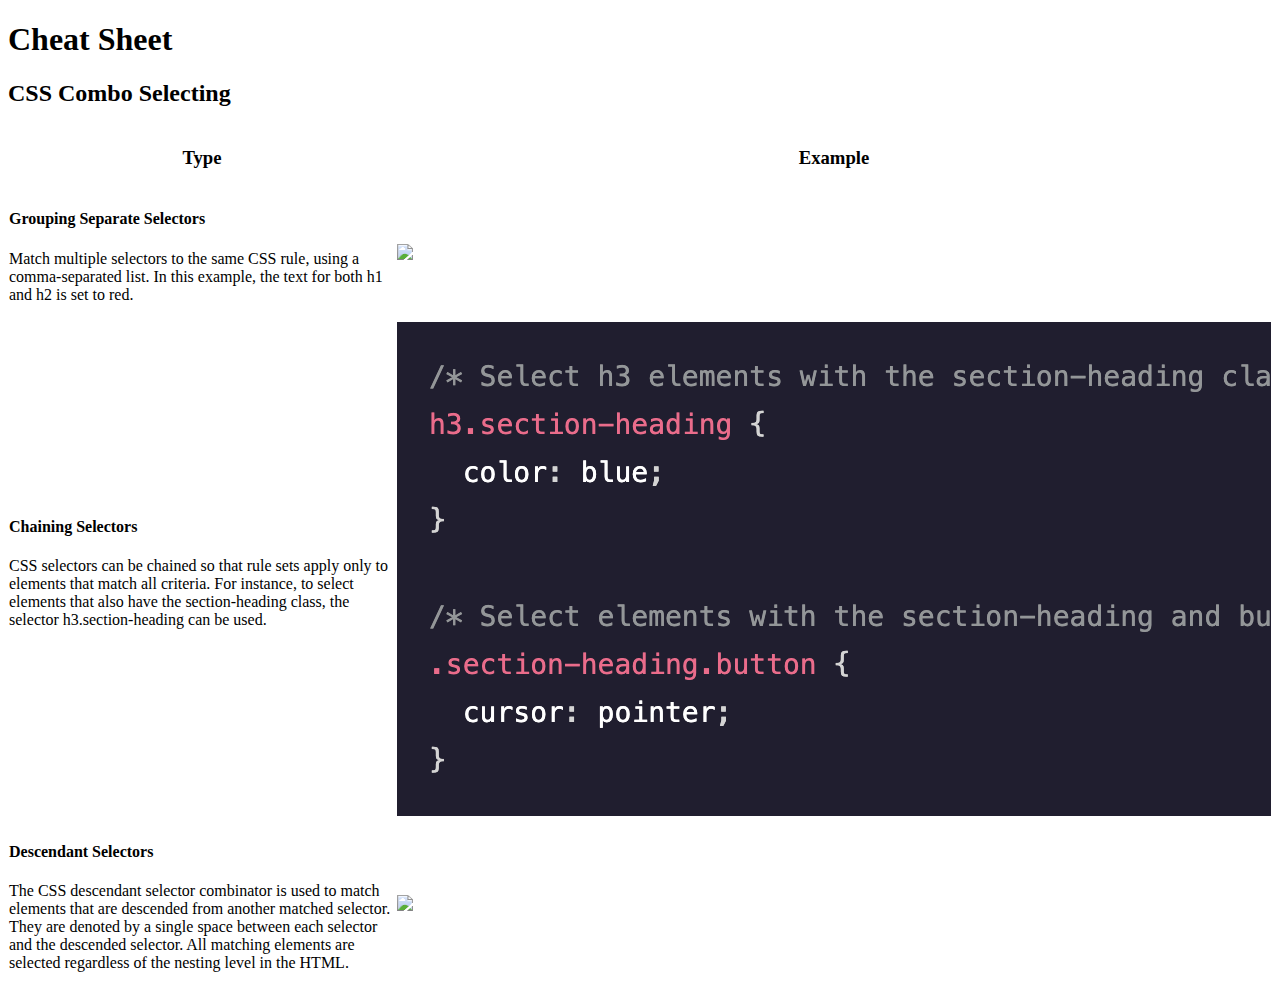
==== cheatsheet/index.html @ d0366ae5 "Cheatsheet upload" ====
<!DOCTYPE html>
<html lang="en">
<head>
    <meta charset="UTF-8">
    <meta name="viewport" content="width=device-width, initial-scale=1.0">
    <title>Cheat Sheet</title>
    <link rel="stylesheet" href="https://drewcolby.github.io/index.css">
    <link rel="preconnect" href="https://fonts.googleapis.com">
<link rel="preconnect" href="https://fonts.gstatic.com" crossorigin>
<link href="https://fonts.googleapis.com/css2?family=IBM+Plex+Mono:ital,wght@0,100;0,200;0,300;0,400;0,500;0,600;0,700;1,100;1,200;1,300;1,400;1,500;1,600;1,700&family=Inter:wght@100..900&display=swap" rel="stylesheet">
</head>
<body>
    <!--Header-->
    <h1>Cheat Sheet</h1>

    <div class="Section-Container">
        <h2>CSS Combo Selecting</h2>
    <!--Table-->
    <table cellspacing="0">
        <thead>
            <tr>
                <th><h3 id="Type">Type</h3></th>
                <th><h3 id="Example">Example</h3></th>
            </tr>
        </thead>
        <tbody>
            <tr>
                <td class="Text">
                    <h4>Grouping Separate Selectors</h4>
                    <p>Match multiple selectors to the same CSS rule, using a comma-separated list. In this example, the text for both <span class="Code">h1</span> and <span class="Code">h2</span> is set to red.</p>
                </td>
                <td>
                   <img class="Example-Image" src="/images/Grouping-Seperate-Selectors.png">
                </td>
            </tr>
            <tr>
                <td class="Text">
                    <h4>Chaining Selectors</h4>
                    <p>CSS selectors can be chained so that rule sets apply only to elements that match all criteria. For instance, to select elements that also have the section-heading class, the selector <span class="Code">h3.section-heading</span> can be used.</p>
                </td>
                <td>
                    <img class="Example-Image" src="images/Chaining-Selectors.png">
                </td>
            </tr>
            <tr>
                <td class="Text">
                    <h4>Descendant Selectors</h4>
                    <p>The CSS descendant selector combinator is used to match elements that are descended from another matched selector. They are denoted by a single space between each selector and the descended selector. All matching elements are selected regardless of the nesting level in the HTML.</p>
                </td>
                <td>
                    <img class="Example-Image" src="/images/Descendant-Selectors.png">
                </td>
            </tr>
        </tbody>
    </table>
    </div>
</body>
</html>
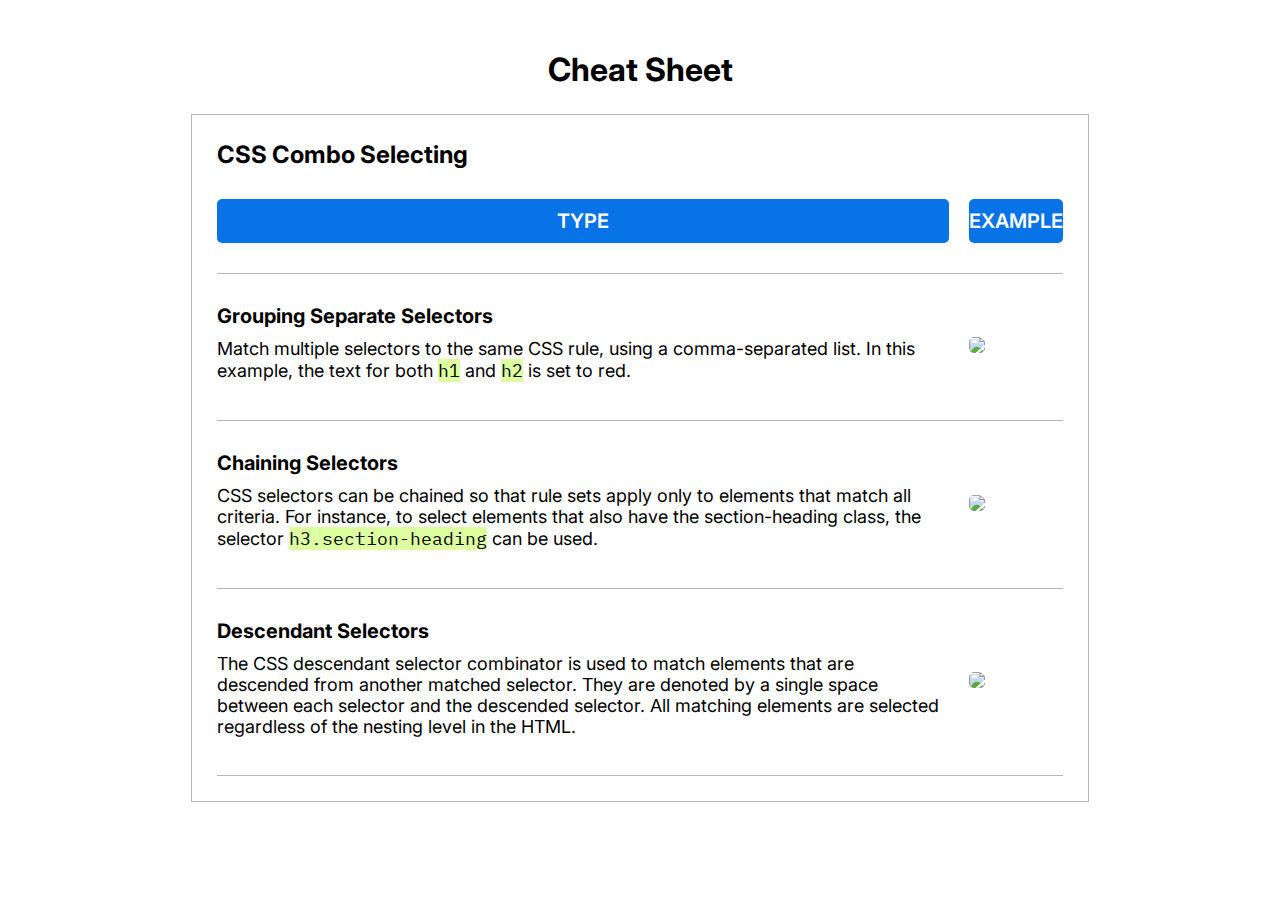
==== commit d59cf88d: "Update links" ====
--- a/cheatsheet/index.html
+++ b/cheatsheet/index.html
@@ -4,7 +4,7 @@
     <meta charset="UTF-8">
     <meta name="viewport" content="width=device-width, initial-scale=1.0">
     <title>Cheat Sheet</title>
-    <link rel="stylesheet" href="https://drewcolby.github.io/index.css">
+    <link rel="stylesheet" href="https://drewcolby.github.io/cheatsheet/index.css">
     <link rel="preconnect" href="https://fonts.googleapis.com">
 <link rel="preconnect" href="https://fonts.gstatic.com" crossorigin>
 <link href="https://fonts.googleapis.com/css2?family=IBM+Plex+Mono:ital,wght@0,100;0,200;0,300;0,400;0,500;0,600;0,700;1,100;1,200;1,300;1,400;1,500;1,600;1,700&family=Inter:wght@100..900&display=swap" rel="stylesheet">
@@ -30,7 +30,7 @@
                     <p>Match multiple selectors to the same CSS rule, using a comma-separated list. In this example, the text for both <span class="Code">h1</span> and <span class="Code">h2</span> is set to red.</p>
                 </td>
                 <td>
-                   <img class="Example-Image" src="/images/Grouping-Seperate-Selectors.png">
+                   <img class="Example-Image" src="cheatsheet/images/Grouping-Seperate-Selectors.png">
                 </td>
             </tr>
             <tr>
@@ -39,7 +39,7 @@
                     <p>CSS selectors can be chained so that rule sets apply only to elements that match all criteria. For instance, to select elements that also have the section-heading class, the selector <span class="Code">h3.section-heading</span> can be used.</p>
                 </td>
                 <td>
-                    <img class="Example-Image" src="images/Chaining-Selectors.png">
+                    <img class="Example-Image" src="cheatsheet/images/Chaining-Selectors.png">
                 </td>
             </tr>
             <tr>
@@ -48,7 +48,7 @@
                     <p>The CSS descendant selector combinator is used to match elements that are descended from another matched selector. They are denoted by a single space between each selector and the descended selector. All matching elements are selected regardless of the nesting level in the HTML.</p>
                 </td>
                 <td>
-                    <img class="Example-Image" src="/images/Descendant-Selectors.png">
+                    <img class="Example-Image" src="cheatsheet/images/Descendant-Selectors.png">
                 </td>
             </tr>
         </tbody>
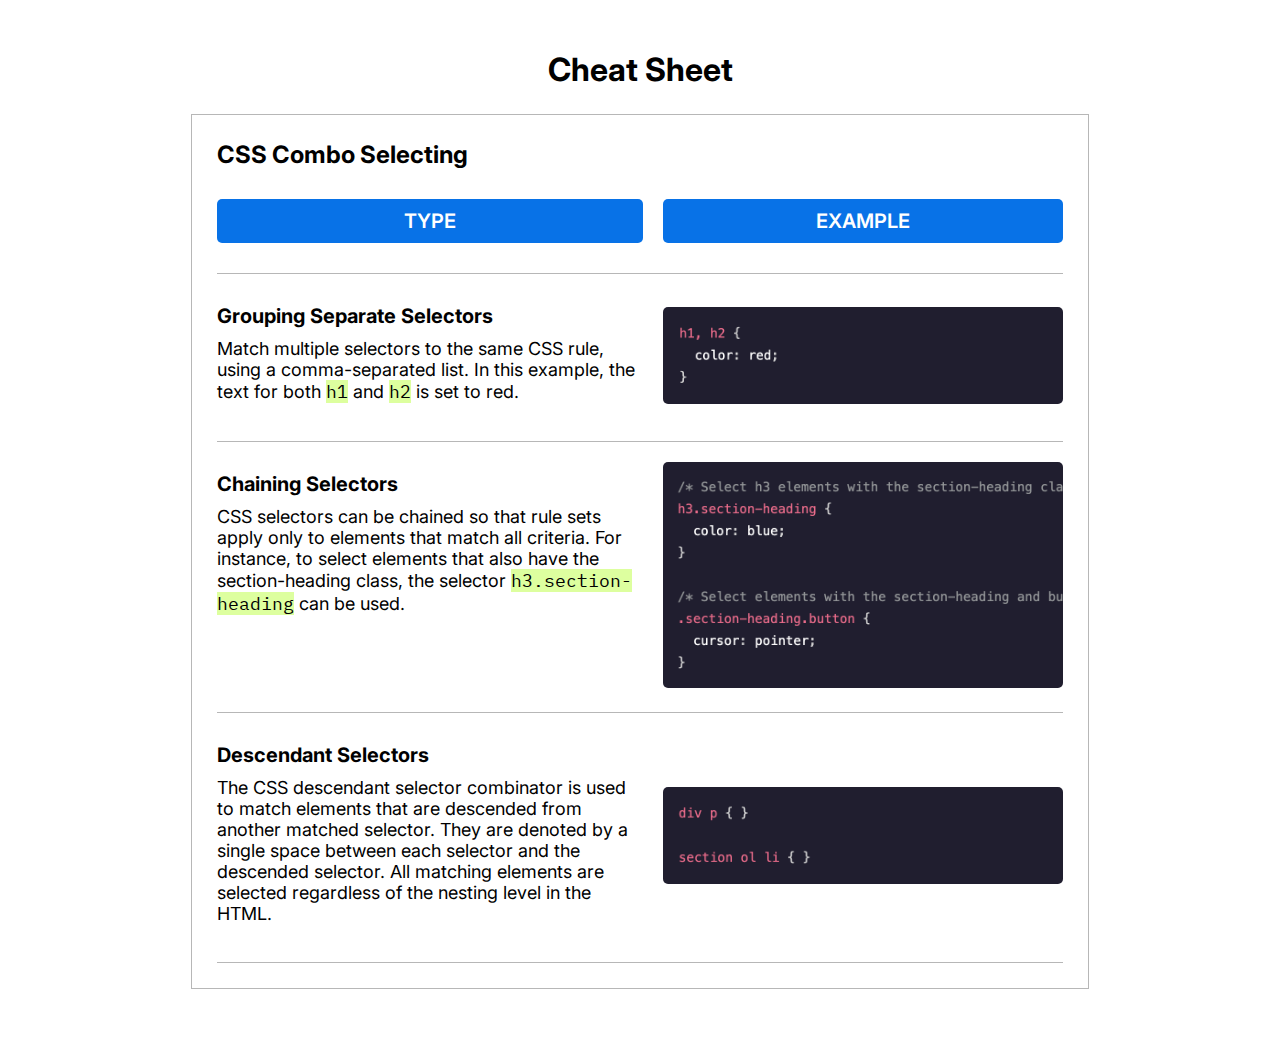
==== commit 8de3f3b4: "Update image links" ====
--- a/cheatsheet/index.html
+++ b/cheatsheet/index.html
@@ -30,7 +30,7 @@
                     <p>Match multiple selectors to the same CSS rule, using a comma-separated list. In this example, the text for both <span class="Code">h1</span> and <span class="Code">h2</span> is set to red.</p>
                 </td>
                 <td>
-                   <img class="Example-Image" src="cheatsheet/images/Grouping-Seperate-Selectors.png">
+                   <img class="Example-Image" src="/cheatsheet/images/Grouping-Seperate-Selectors.png">
                 </td>
             </tr>
             <tr>
@@ -39,7 +39,7 @@
                     <p>CSS selectors can be chained so that rule sets apply only to elements that match all criteria. For instance, to select elements that also have the section-heading class, the selector <span class="Code">h3.section-heading</span> can be used.</p>
                 </td>
                 <td>
-                    <img class="Example-Image" src="cheatsheet/images/Chaining-Selectors.png">
+                    <img class="Example-Image" src="/cheatsheet/images/Chaining-Selectors.png">
                 </td>
             </tr>
             <tr>
@@ -48,7 +48,7 @@
                     <p>The CSS descendant selector combinator is used to match elements that are descended from another matched selector. They are denoted by a single space between each selector and the descended selector. All matching elements are selected regardless of the nesting level in the HTML.</p>
                 </td>
                 <td>
-                    <img class="Example-Image" src="cheatsheet/images/Descendant-Selectors.png">
+                    <img class="Example-Image" src="/cheatsheet/images/Descendant-Selectors.png">
                 </td>
             </tr>
         </tbody>
